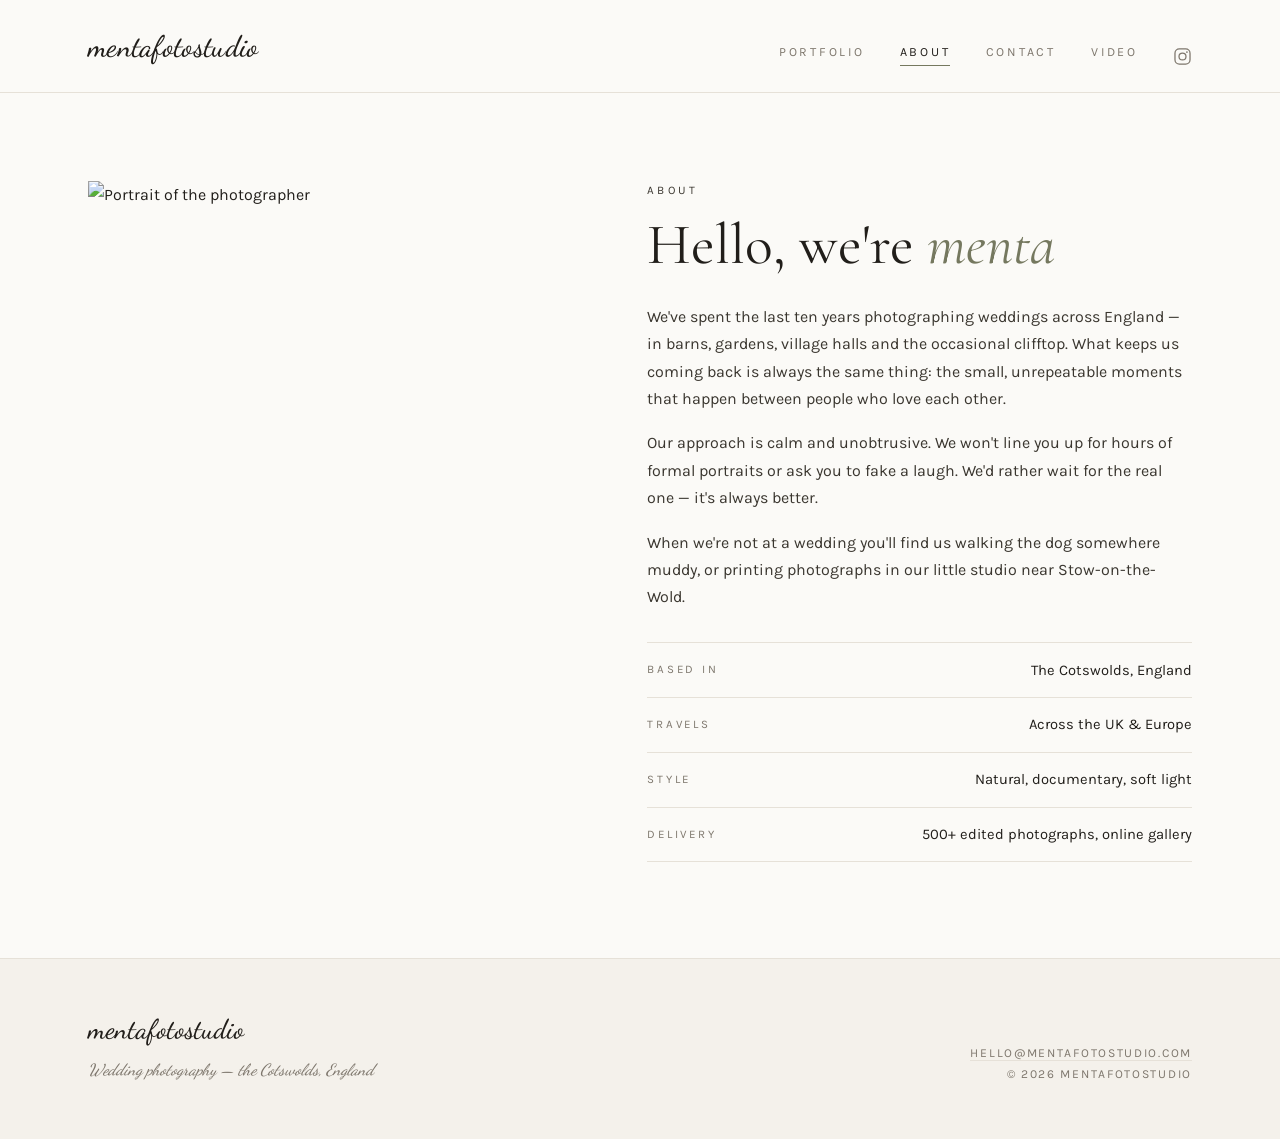
==== about.html @ 810e5690 "Add files via upload" ====
<!DOCTYPE html>
<html lang="en">
<head>
<meta charset="UTF-8">
<meta name="viewport" content="width=device-width, initial-scale=1.0">
<title>About — mentafotostudio</title>
<meta name="description" content="About mentafotostudio, wedding photography based in the Cotswolds.">
<link rel="preconnect" href="https://fonts.googleapis.com">
<link rel="preconnect" href="https://fonts.gstatic.com" crossorigin>
<link href="https://fonts.googleapis.com/css2?family=Cormorant+Garamond:ital,wght@0,400;0,500;1,400;1,500&family=Dancing+Script:wght@500&family=Karla:wght@400;500&display=swap" rel="stylesheet">
<link rel="stylesheet" href="css/style.css">
</head>
<body>

<header class="site-header">
  <div class="wrap">
    <a class="brand" href="index.html">mentafotostudio</a>
    <nav class="main-nav" aria-label="Main">
      <a href="index.html#portfolio">Portfolio</a>
      <a href="about.html" aria-current="page">About</a>
      <a href="contact.html">Contact</a>
      <a href="#" title="Video">Video</a>
      <a href="#" class="icon-link" title="Instagram" aria-label="Instagram"><svg viewBox="0 0 24 24" fill="none" stroke="currentColor" stroke-width="1.6" stroke-linecap="round" stroke-linejoin="round" aria-hidden="true"><rect x="2.5" y="2.5" width="19" height="19" rx="5.5"/><circle cx="12" cy="12" r="4.4"/><circle cx="17.6" cy="6.4" r="1.1" fill="currentColor" stroke="none"/></svg></a>
    </nav>
  </div>
</header>

<section class="page">
  <div class="wrap split">
    <div class="portrait reveal in">
      <img src="https://images.unsplash.com/photo-1537633552985-df8429e8048b?q=80&w=1200&auto=format&fit=crop" alt="Portrait of the photographer">
    </div>
    <div>
      <p class="eyebrow">About</p>
      <h1>Hello, we're <em>menta</em></h1>
      <p>We've spent the last ten years photographing weddings across England — in barns, gardens, village halls and the occasional clifftop. What keeps us coming back is always the same thing: the small, unrepeatable moments that happen between people who love each other.</p>
      <p>Our approach is calm and unobtrusive. We won't line you up for hours of formal portraits or ask you to fake a laugh. We'd rather wait for the real one — it's always better.</p>
      <p>When we're not at a wedding you'll find us walking the dog somewhere muddy, or printing photographs in our little studio near Stow-on-the-Wold.</p>
      <ul class="detail-list">
        <li><span class="k">Based in</span><span>The Cotswolds, England</span></li>
        <li><span class="k">Travels</span><span>Across the UK &amp; Europe</span></li>
        <li><span class="k">Style</span><span>Natural, documentary, soft light</span></li>
        <li><span class="k">Delivery</span><span>500+ edited photographs, online gallery</span></li>
      </ul>
    </div>
  </div>
</section>

<footer class="site-footer">
  <div class="wrap">
    <div class="sig brand-foot">mentafotostudio <em>Wedding photography — the Cotswolds, England</em></div>
    <div class="meta">
      <a href="mailto:hello@mentafotostudio.com">hello@mentafotostudio.com</a><br>
      &copy; 2026 mentafotostudio
    </div>
  </div>
</footer>

<script>
  const io = new IntersectionObserver((es) => {
    es.forEach(e => { if (e.isIntersecting) { e.target.classList.add('in'); io.unobserve(e.target); } });
  }, { threshold: 0.12 });
  document.querySelectorAll('.reveal').forEach(el => io.observe(el));
</script>
</body>
</html>
---- css/style.css ----
/* ------------------------------------------------------------------
   Alice Hartwell — Wedding Photography
   Soft-white editorial theme (Quincy-inspired) / Cyril-style layout
------------------------------------------------------------------- */

:root {
  --bg:        #FBFAF7;   /* soft warm white */
  --bg-tint:   #F4F1EB;   /* panel tint */
  --ink:       #211E1A;   /* warm near-black */
  --ink-soft:  #7D766C;   /* muted taupe for captions */
  --hairline:  #E6E1D8;
  --accent:    #75785F;   /* quiet sage */
  --serif: "Cormorant Garamond", "Cormorant", Georgia, "Times New Roman", serif;
  --sans:  "Karla", "Helvetica Neue", Arial, sans-serif;
  --max: 1200px;
}

* { margin: 0; padding: 0; box-sizing: border-box; }

html { scroll-behavior: smooth; }

body {
  background: var(--bg);
  color: var(--ink);
  font-family: var(--sans);
  font-size: 1.0rem;
  line-height: 1.7;
  -webkit-font-smoothing: antialiased;
}

img { display: block; max-width: 100%; }

a { color: inherit; text-decoration: none; }

.wrap {
  max-width: var(--max);
  margin: 0 auto;
  padding: 0 clamp(1.25rem, 4vw, 3rem);
}

/* ---------- header ---------- */

.site-header {
  padding: 2rem 0 1.6rem;
  border-bottom: 1px solid var(--hairline);
  background: var(--bg);
}

.site-header .wrap {
  display: flex;
  align-items: baseline;
  justify-content: space-between;
  flex-wrap: wrap;
  gap: 1rem;
}

.brand {
  font-family: "Dancing Script", "Brush Script MT", cursive;
  font-weight: 500;
  font-size: 1.85rem;
  line-height: 1;
  letter-spacing: 0.01em;
}

nav.main-nav { display: flex; gap: 2.2rem; align-items: center; }

nav.main-nav a {
  font-size: 0.78rem;
  letter-spacing: 0.22em;
  text-transform: uppercase;
  color: var(--ink-soft);
  padding-bottom: 2px;
  border-bottom: 1px solid transparent;
  transition: color .25s, border-color .25s;
}

nav.main-nav a:hover,
nav.main-nav a:focus-visible { color: var(--ink); border-color: var(--ink); }

nav.main-nav a[aria-current="page"] { color: var(--ink); border-color: var(--accent); }

/* Instagram icon link */
nav.main-nav a.icon-link {
  border-bottom: none;
  display: inline-flex;
  align-items: center;
  transform: translateY(3px);
}

nav.main-nav a.icon-link svg {
  width: 19px;
  height: 19px;
}

/* ---------- full-screen hero slider (home) ---------- */

.hero-full {
  position: relative;
  height: 100vh;
  min-height: 620px;
  overflow: hidden;
  background: #1A1714;
  color: #fff;
}

.hero-full .slide {
  position: absolute;
  inset: 0;
  opacity: 0;
  transition: opacity 1.4s ease;
}

.hero-full .slide.is-active { opacity: 1; }

.hero-full .slide img {
  width: 100%;
  height: 100%;
  object-fit: cover;
}

.hero-full .shade {
  position: absolute;
  inset: 0;
  z-index: 1;
  background: linear-gradient(180deg, rgba(20,16,12,.55) 0%, rgba(20,16,12,.32) 40%, rgba(20,16,12,.45) 100%);
}

/* overlaid header */

.hero-top {
  position: absolute;
  top: 0; left: 0; right: 0;
  z-index: 3;
  padding: 1.6rem clamp(1.25rem, 4vw, 3rem);
  display: grid;
  grid-template-columns: 1fr auto 1fr;
  align-items: center;
  gap: 1.5rem;
}

.hero-top .brand { color: #fff; }

.hero-top nav.main-nav { justify-content: center; }

.hero-top nav.main-nav a { color: rgba(255,255,255,.72); }

.hero-top nav.main-nav a:hover,
.hero-top nav.main-nav a:focus-visible { color: #fff; border-color: #fff; }

.hero-top nav.main-nav a[aria-current="page"] { color: #fff; border-color: rgba(255,255,255,.85); }

.book-btn {
  justify-self: end;
  font-size: 0.8rem;
  letter-spacing: 0.06em;
  padding: 0.62rem 1.35rem;
  background: #fff;
  color: var(--ink);
  border-radius: 3px;
  transition: opacity .25s;
}

.book-btn:hover { opacity: .88; }

/* hero copy */

.hero-copy {
  position: absolute;
  inset: 0;
  z-index: 2;
  display: flex;
  flex-direction: column;
  justify-content: center;
  padding: 0 clamp(1.25rem, 6vw, 6rem);
}

.hero-eyebrow {
  font-family: var(--serif);
  font-size: 0.92rem;
  letter-spacing: 0.32em;
  text-transform: uppercase;
  margin-bottom: clamp(1.5rem, 4vh, 3rem);
}

.hero-copy h1 {
  font-family: var(--serif);
  font-weight: 400;
  font-size: clamp(2.3rem, 6.5vw, 4.8rem);
  line-height: 1.18;
  letter-spacing: 0.04em;
  text-transform: uppercase;
  text-align: center;
  max-width: 21ch;
  margin: 0 auto;
  text-shadow: 0 1px 24px rgba(0,0,0,.25);
}

/* numbered slide indicators */

.hero-index {
  position: absolute;
  right: clamp(1.25rem, 5vw, 4.5rem);
  bottom: clamp(1.6rem, 6vh, 3.4rem);
  z-index: 3;
  display: flex;
  align-items: center;
  gap: 0.9rem;
}

.hero-index button {
  display: flex;
  align-items: center;
  background: none;
  border: none;
  padding: 0;
  cursor: pointer;
  font-family: var(--serif);
  font-style: italic;
  font-size: 0.95rem;
  letter-spacing: 0.06em;
  color: rgba(255,255,255,.55);
  transition: color .3s;
}

.hero-index button:hover { color: rgba(255,255,255,.85); }

.hero-index button.is-active { color: #fff; }

.hero-index button.is-active::after {
  content: "";
  display: inline-block;
  width: 42px;
  height: 1px;
  background: #fff;
  margin-left: 10px;
}

@media (max-width: 860px) {
  .hero-top {
    grid-template-columns: 1fr auto;
    grid-template-areas: "brand button" "nav nav";
    row-gap: 1rem;
  }
  .hero-top .brand { grid-area: brand; }
  .hero-top nav.main-nav { grid-area: nav; justify-content: flex-start; flex-wrap: wrap; gap: 1.3rem; }
  .book-btn { grid-area: button; }
  .hero-full { min-height: 560px; }
}

/* ---------- intro statement ---------- */

.intro {
  padding: clamp(3rem, 7vw, 5.5rem) 0;
  border-bottom: 1px solid var(--hairline);
}

.intro .wrap {
  display: grid;
  grid-template-columns: minmax(0, 1fr) minmax(0, 1.6fr);
  gap: clamp(2rem, 5vw, 5rem);
}

.eyebrow {
  font-size: 0.72rem;
  letter-spacing: 0.28em;
  text-transform: uppercase;
  color: var(--ink-soft);
}

.intro p {
  font-family: var(--serif);
  font-size: clamp(1.25rem, 2.2vw, 1.7rem);
  line-height: 1.55;
  font-weight: 400;
}

.intro p + p { margin-top: 1.2em; }

.intro p em { font-style: italic; color: var(--accent); }

/* ---------- portfolio grid ---------- */

.portfolio { padding: clamp(3rem, 7vw, 5.5rem) 0 clamp(4rem, 8vw, 6rem); }

.portfolio-head {
  display: flex;
  align-items: baseline;
  justify-content: space-between;
  margin-bottom: clamp(2rem, 4vw, 3.2rem);
}

.portfolio-head h2 {
  font-family: var(--serif);
  font-weight: 400;
  font-size: clamp(1.8rem, 3.4vw, 2.6rem);
}

.grid {
  display: grid;
  grid-template-columns: repeat(3, 1fr);
  gap: clamp(1.4rem, 3vw, 2.6rem) clamp(1.2rem, 2.5vw, 2rem);
}

.card { display: block; }

.card .thumb {
  aspect-ratio: 1 / 1;
  overflow: hidden;
  background: var(--bg-tint);
}

.card .thumb img {
  width: 100%; height: 100%;
  object-fit: cover;
  transition: transform .8s cubic-bezier(.2,.6,.2,1), filter .8s;
}

.card:hover .thumb img,
.card:focus-visible .thumb img {
  transform: scale(1.04);
}

.card h3 {
  margin-top: 1rem;
  font-family: var(--serif);
  font-weight: 500;
  font-size: 1.45rem;
  letter-spacing: 0.04em;
  text-transform: uppercase;
}

.card h3 em {
  font-style: italic;
  font-weight: 400;
  text-transform: none;
  color: var(--accent);
  padding: 0 .15em;
}

.card .date {
  margin-top: .15rem;
  font-size: 0.74rem;
  letter-spacing: 0.2em;
  color: var(--ink-soft);
}

/* ---------- gallery pages ---------- */

.gallery-hero { padding: clamp(3rem, 7vw, 5rem) 0 clamp(2rem, 4vw, 3rem); text-align: center; }

.gallery-hero .eyebrow { margin-bottom: 1rem; }

.gallery-hero h1 {
  font-family: var(--serif);
  font-weight: 400;
  font-size: clamp(2.4rem, 6vw, 4.4rem);
  letter-spacing: 0.05em;
  text-transform: uppercase;
}

.gallery-hero h1 em {
  font-style: italic;
  text-transform: none;
  color: var(--accent);
  padding: 0 .12em;
}

.gallery-hero .where {
  margin-top: .8rem;
  font-family: var(--serif);
  font-style: italic;
  font-size: 1.15rem;
  color: var(--ink-soft);
}

.gallery {
  padding-bottom: clamp(3rem, 7vw, 5rem);
}

.gallery .frames {
  display: grid;
  grid-template-columns: 1fr 1fr;
  gap: clamp(1.2rem, 2.5vw, 2.2rem);
}

.gallery .frames figure.full { grid-column: 1 / -1; }

.gallery .frames figure { overflow: hidden; background: var(--bg-tint); }

.gallery .frames figure.full img { aspect-ratio: 16 / 9; }
.gallery .frames figure:not(.full) img { aspect-ratio: 4 / 5; }

.gallery .frames img { width: 100%; height: 100%; object-fit: cover; }

/* prev / next couple */

.pager {
  border-top: 1px solid var(--hairline);
  padding: 2.2rem 0 3rem;
}

.pager .wrap {
  display: flex;
  justify-content: space-between;
  gap: 1rem;
}

.pager a {
  font-size: 0.78rem;
  letter-spacing: 0.22em;
  text-transform: uppercase;
  color: var(--ink-soft);
  transition: color .25s;
}

.pager a:hover { color: var(--ink); }

.pager a span {
  display: block;
  margin-top: .3rem;
  font-family: var(--serif);
  font-size: 1.2rem;
  letter-spacing: 0.04em;
  color: var(--ink);
}

.pager a.next { text-align: right; }

/* ---------- about / contact ---------- */

.page {
  padding: clamp(3rem, 7vw, 5.5rem) 0 clamp(4rem, 8vw, 6rem);
}

.page .wrap.split {
  display: grid;
  grid-template-columns: minmax(0, 1fr) minmax(0, 1.1fr);
  gap: clamp(2.5rem, 5vw, 5rem);
  align-items: start;
}

.page h1 {
  font-family: var(--serif);
  font-weight: 400;
  font-size: clamp(2.2rem, 5vw, 3.6rem);
  line-height: 1.12;
  margin: .6rem 0 1.6rem;
}

.page h1 em { font-style: italic; color: var(--accent); }

.page .portrait { aspect-ratio: 4 / 5; overflow: hidden; }
.page .portrait img { width: 100%; height: 100%; object-fit: cover; }

.page p { margin-bottom: 1.1em; color: #3A362F; max-width: 56ch; }

.page .contact-line {
  font-family: var(--serif);
  font-size: 1.4rem;
  margin-top: 1.6rem;
}

.page .contact-line a { border-bottom: 1px solid var(--accent); }

.detail-list { list-style: none; margin-top: 2rem; border-top: 1px solid var(--hairline); }

.detail-list li {
  display: flex;
  justify-content: space-between;
  gap: 2rem;
  padding: .9rem 0;
  border-bottom: 1px solid var(--hairline);
  font-size: .92rem;
}

.detail-list li .k {
  font-size: .72rem;
  letter-spacing: .24em;
  text-transform: uppercase;
  color: var(--ink-soft);
  padding-top: .25em;
}

/* ---------- footer ---------- */

.site-footer {
  border-top: 1px solid var(--hairline);
  background: var(--bg-tint);
  padding: 3rem 0 3.4rem;
}

.site-footer .wrap {
  display: flex;
  justify-content: space-between;
  align-items: flex-end;
  flex-wrap: wrap;
  gap: 1.5rem;
}

.site-footer .sig {
  font-family: "Dancing Script", "Brush Script MT", cursive;
  font-weight: 500;
  font-size: 1.7rem;
}

.site-footer .sig em {
  display: block;
  font-size: 1.02rem;
  letter-spacing: 0;
  text-transform: none;
  font-style: italic;
  color: var(--ink-soft);
  margin-top: .2rem;
}

.site-footer .meta {
  font-size: .76rem;
  letter-spacing: .14em;
  text-transform: uppercase;
  color: var(--ink-soft);
  text-align: right;
}

.site-footer .meta a { border-bottom: 1px solid var(--hairline); }

/* ---------- reveal on scroll ---------- */

.reveal { opacity: 0; transform: translateY(18px); transition: opacity .9s ease, transform .9s ease; }
.reveal.in { opacity: 1; transform: none; }

@media (prefers-reduced-motion: reduce) {
  .reveal { opacity: 1; transform: none; transition: none; }
  .card .thumb img { transition: none; }
  .hero-full .slide { transition: opacity .3s ease; }
}

/* ---------- responsive ---------- */

@media (max-width: 900px) {
  .grid { grid-template-columns: repeat(2, 1fr); }
  .intro .wrap, .page .wrap.split { grid-template-columns: 1fr; }
}

@media (max-width: 560px) {
  .grid { grid-template-columns: 1fr; }
  .gallery .frames { grid-template-columns: 1fr; }
  .gallery .frames figure:not(.full) img { aspect-ratio: 4 / 5; }
  .site-footer .meta { text-align: left; }
}

:focus-visible { outline: 2px solid var(--accent); outline-offset: 3px; }
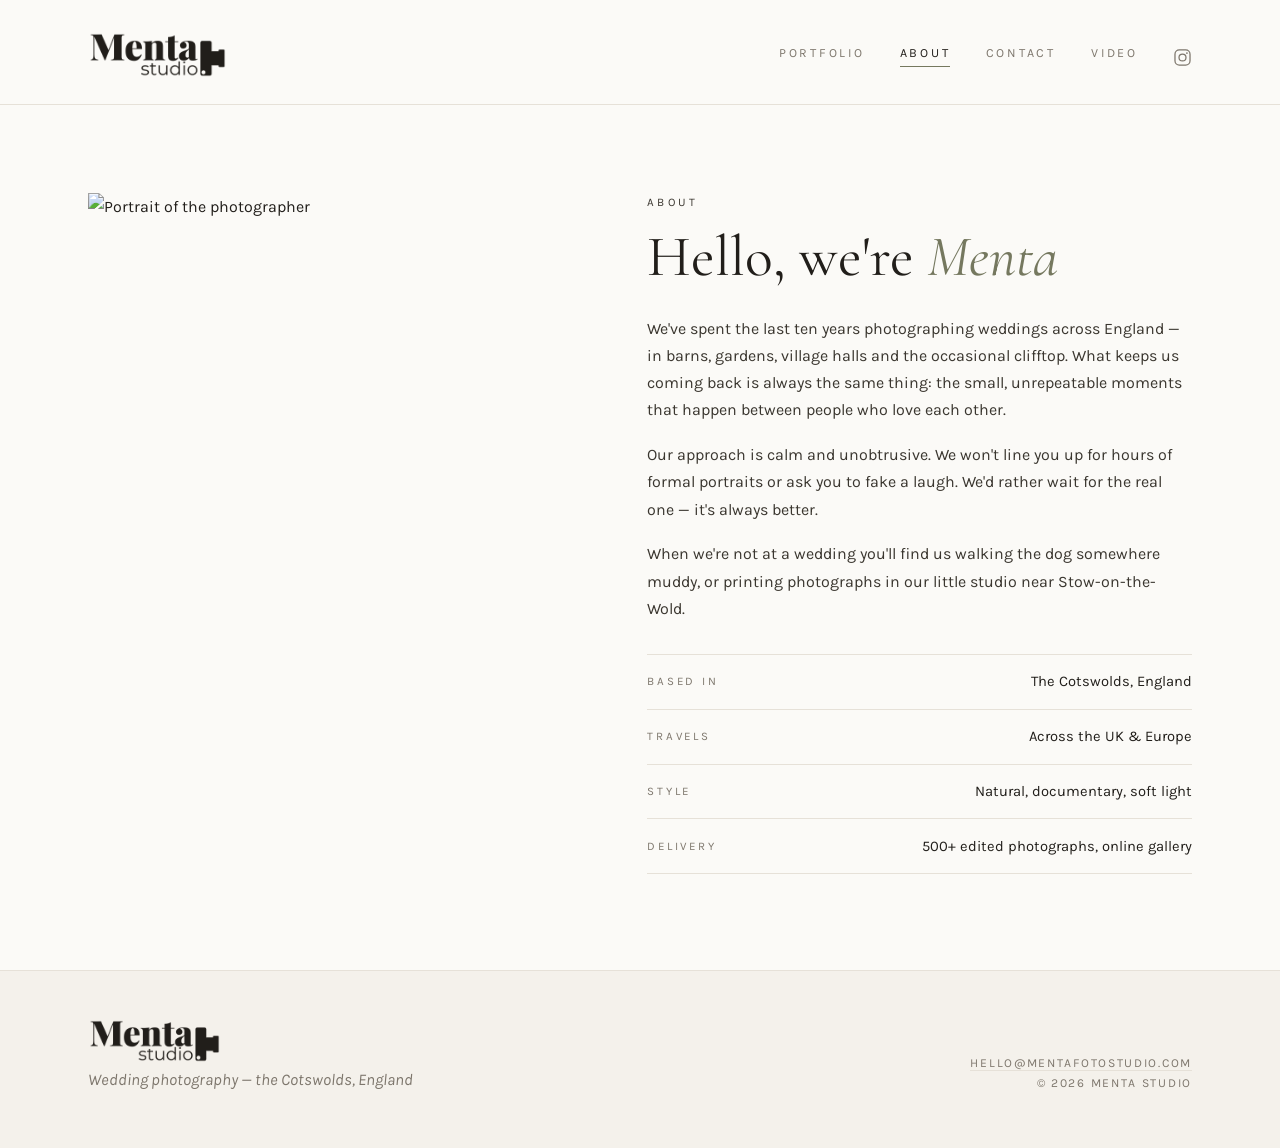
==== commit c09a38c8: "Add files via upload" ====
--- a/about.html
+++ b/about.html
@@ -3,24 +3,24 @@
 <head>
 <meta charset="UTF-8">
 <meta name="viewport" content="width=device-width, initial-scale=1.0">
-<title>About — mentafotostudio</title>
+<title>About — Menta Studio</title>
 <meta name="description" content="About mentafotostudio, wedding photography based in the Cotswolds.">
 <link rel="preconnect" href="https://fonts.googleapis.com">
 <link rel="preconnect" href="https://fonts.gstatic.com" crossorigin>
-<link href="https://fonts.googleapis.com/css2?family=Cormorant+Garamond:ital,wght@0,400;0,500;1,400;1,500&family=Dancing+Script:wght@500&family=Karla:wght@400;500&display=swap" rel="stylesheet">
+<link href="https://fonts.googleapis.com/css2?family=Cormorant+Garamond:ital,wght@0,400;0,500;1,400;1,500&family=Karla:wght@400;500&display=swap" rel="stylesheet">
 <link rel="stylesheet" href="css/style.css">
 </head>
 <body>
 
 <header class="site-header">
   <div class="wrap">
-    <a class="brand" href="index.html">mentafotostudio</a>
+    <a class="brand" href="index.html"><img src="images/logo-dark.png" alt="Menta Studio — wedding photography"></a>
     <nav class="main-nav" aria-label="Main">
       <a href="index.html#portfolio">Portfolio</a>
       <a href="about.html" aria-current="page">About</a>
       <a href="contact.html">Contact</a>
       <a href="#" title="Video">Video</a>
-      <a href="#" class="icon-link" title="Instagram" aria-label="Instagram"><svg viewBox="0 0 24 24" fill="none" stroke="currentColor" stroke-width="1.6" stroke-linecap="round" stroke-linejoin="round" aria-hidden="true"><rect x="2.5" y="2.5" width="19" height="19" rx="5.5"/><circle cx="12" cy="12" r="4.4"/><circle cx="17.6" cy="6.4" r="1.1" fill="currentColor" stroke="none"/></svg></a>
+      <a href="https://www.instagram.com/mentafotostudio" target="_blank" rel="noopener" class="icon-link" title="Instagram" aria-label="Instagram"><svg viewBox="0 0 24 24" fill="none" stroke="currentColor" stroke-width="1.6" stroke-linecap="round" stroke-linejoin="round" aria-hidden="true"><rect x="2.5" y="2.5" width="19" height="19" rx="5.5"/><circle cx="12" cy="12" r="4.4"/><circle cx="17.6" cy="6.4" r="1.1" fill="currentColor" stroke="none"/></svg></a>
     </nav>
   </div>
 </header>
@@ -32,7 +32,7 @@
     </div>
     <div>
       <p class="eyebrow">About</p>
-      <h1>Hello, we're <em>menta</em></h1>
+      <h1>Hello, we're <em>Menta</em></h1>
       <p>We've spent the last ten years photographing weddings across England — in barns, gardens, village halls and the occasional clifftop. What keeps us coming back is always the same thing: the small, unrepeatable moments that happen between people who love each other.</p>
       <p>Our approach is calm and unobtrusive. We won't line you up for hours of formal portraits or ask you to fake a laugh. We'd rather wait for the real one — it's always better.</p>
       <p>When we're not at a wedding you'll find us walking the dog somewhere muddy, or printing photographs in our little studio near Stow-on-the-Wold.</p>
@@ -48,10 +48,10 @@
 
 <footer class="site-footer">
   <div class="wrap">
-    <div class="sig brand-foot">mentafotostudio <em>Wedding photography — the Cotswolds, England</em></div>
+    <div class="sig"><img src="images/logo-dark.png" alt="Menta Studio"><em>Wedding photography — the Cotswolds, England</em></div>
     <div class="meta">
       <a href="mailto:hello@mentafotostudio.com">hello@mentafotostudio.com</a><br>
-      &copy; 2026 mentafotostudio
+      &copy; 2026 Menta Studio
     </div>
   </div>
 </footer>
--- a/css/style.css
+++ b/css/style.css
@@ -48,18 +48,24 @@
 
 .site-header .wrap {
   display: flex;
-  align-items: baseline;
+  align-items: center;
   justify-content: space-between;
   flex-wrap: wrap;
   gap: 1rem;
 }
 
-.brand {
-  font-family: "Dancing Script", "Brush Script MT", cursive;
-  font-weight: 500;
-  font-size: 1.85rem;
-  line-height: 1;
-  letter-spacing: 0.01em;
+.brand { display: inline-flex; align-items: center; }
+
+.brand img {
+  height: 46px;
+  width: auto;
+  display: block;
+}
+
+.hero-top .brand img { height: 52px; }
+
+@media (max-width: 560px) {
+  .brand img, .hero-top .brand img { height: 40px; }
 }
 
 nav.main-nav { display: flex; gap: 2.2rem; align-items: center; }
@@ -497,10 +503,10 @@
   gap: 1.5rem;
 }
 
-.site-footer .sig {
-  font-family: "Dancing Script", "Brush Script MT", cursive;
-  font-weight: 500;
-  font-size: 1.7rem;
+.site-footer .sig img {
+  height: 44px;
+  width: auto;
+  display: block;
 }
 
 .site-footer .sig em {
